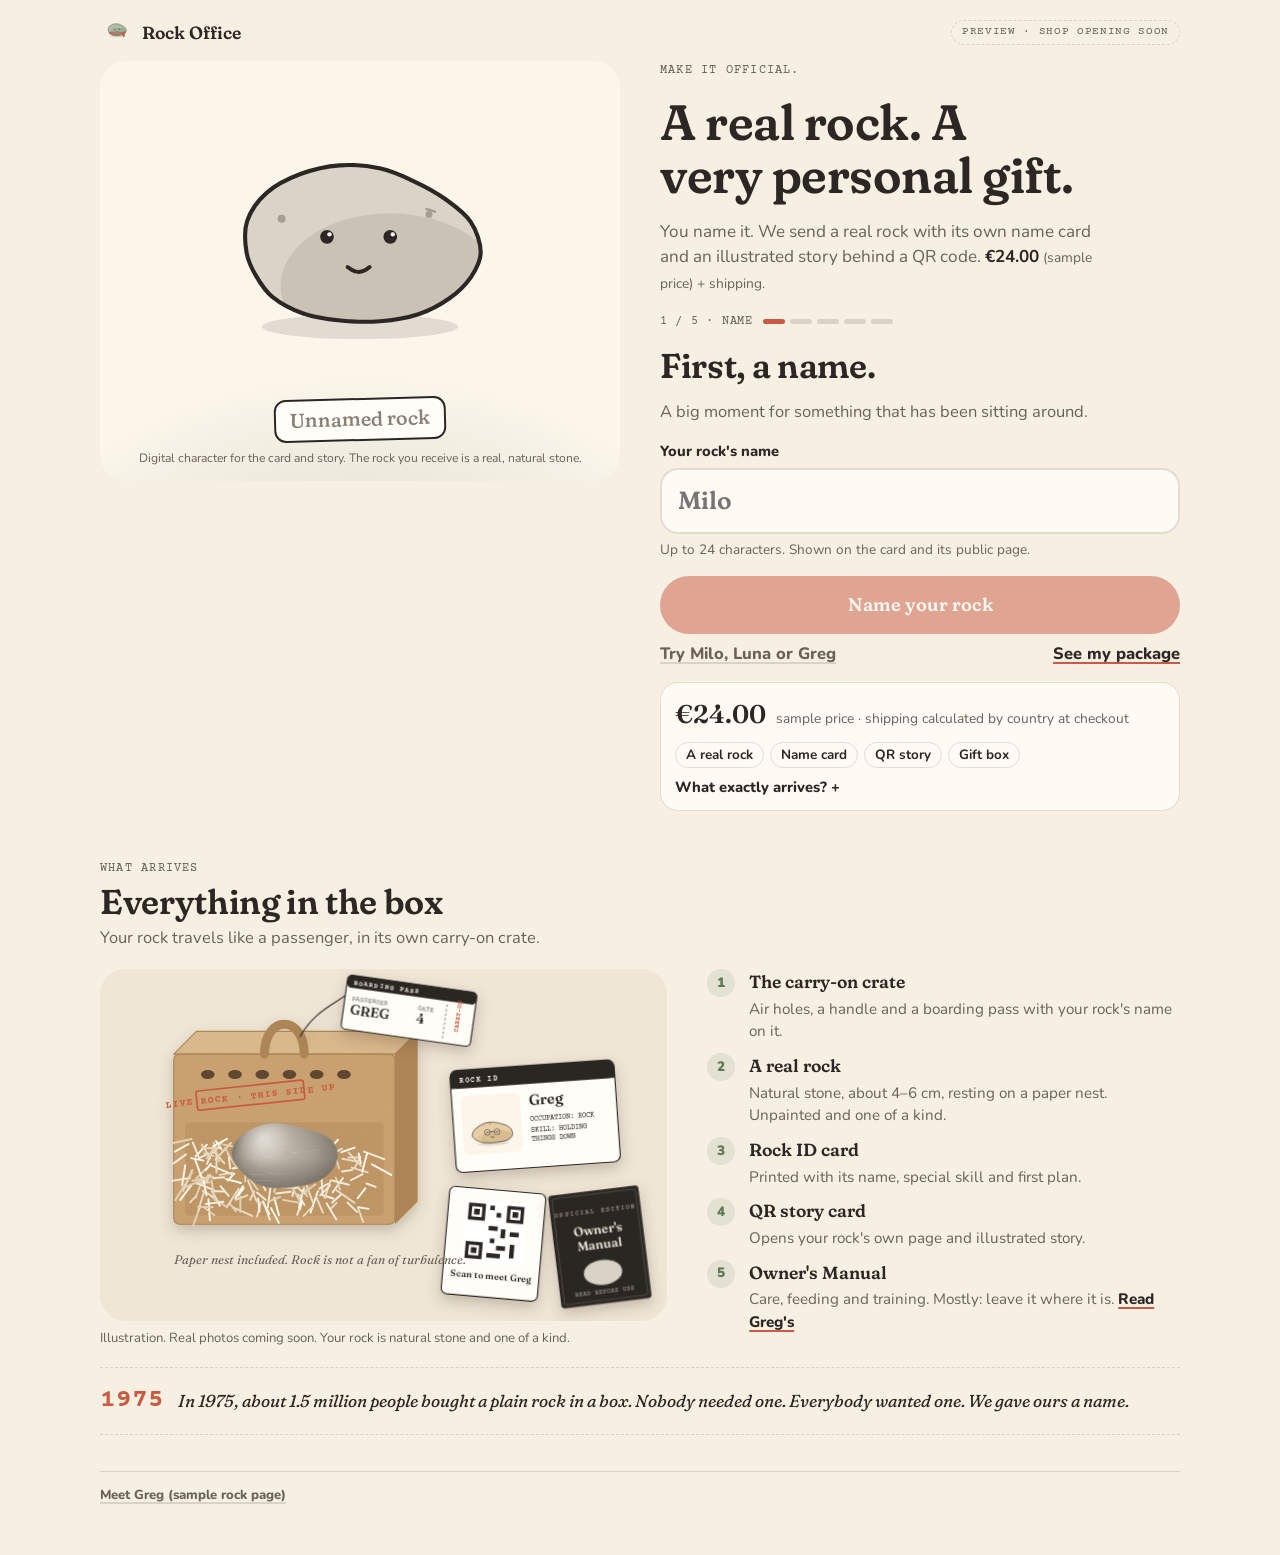
==== index.html @ 4a57a476 "Initial commit" ====
<!doctype html>
<html lang="en">
<head>
<meta charset="utf-8">
<meta name="viewport" content="width=device-width, initial-scale=1, viewport-fit=cover">
<title>Rock Office</title>
<meta name="description" content="A real rock. A very personal gift. Name your rock, give it a job, and we send it with its own name card and illustrated story.">
<link rel="preconnect" href="https://fonts.googleapis.com">
<link rel="preconnect" href="https://fonts.gstatic.com" crossorigin>
<link rel="stylesheet" href="https://fonts.googleapis.com/css2?family=Fraunces:opsz,wght,SOFT@9..144,500..700,100&family=Nunito:wght@400;600;700;800&family=Courier+Prime:wght@400;700&display=swap">
<link rel="stylesheet" href="style.css">

<style>
.arrives-sec{margin-top:48px;display:grid;gap:18px}
.arrives-head{display:grid;gap:6px;max-width:560px}
.crate-fig{margin:0;display:grid;gap:8px}
.crate-art{background:#EFE6D6;border-radius:var(--r-lg);overflow:hidden}
.crate-art > svg{display:block;width:100%;height:auto}
.crate-fig figcaption{font-size:.82rem;color:var(--ink-soft)}
.witb-list{list-style:none;margin:0;padding:0;display:grid;gap:10px;counter-reset:w}
.witb-list li{display:grid;grid-template-columns:30px 1fr;gap:2px 12px;counter-increment:w}
.witb-list li::before{content:counter(w);grid-row:span 2;width:28px;height:28px;border-radius:50%;background:var(--sage-soft);color:var(--ok);display:grid;place-items:center;font-weight:900;font-size:.85rem}
.witb-list b{font-family:var(--f-display);font-weight:600;font-size:1.1rem;font-variation-settings:"SOFT" 100}
.witb-list span{color:var(--ink-soft);font-size:.95rem}
.since75{display:grid;grid-template-columns:auto 1fr;gap:14px;align-items:center;border-top:1.5px dashed var(--line);border-bottom:1.5px dashed var(--line);padding:14px 0}
.since75 .m{font-family:var(--f-mono);font-weight:700;font-size:1.6rem;color:var(--coral)}
.since75 p{font-family:var(--f-display);font-style:italic;font-size:1.08rem;font-variation-settings:"SOFT" 100}
@media (min-width:900px){ .arrives-sec{grid-template-columns:1.2fr 1fr;align-items:start;column-gap:40px} .arrives-head,.since75{grid-column:1/-1} }
</style>
</head>
<body>

<div class="shell">
  <header class="top">
    <button class="brand" id="brand" type="button" aria-label="Rock Office home"><span id="brandIcon"></span><span id="brandName">Rock Office</span></button>
    <span class="flag" id="flag"><span class="long">Preview · shop opening soon</span><span class="short">Preview</span></span>
  </header>
  <div class="layout" id="layout">
    <div class="stage-col" id="stageCol">
      <div class="stage">
        <div class="stage-art" id="stageArt"></div>
        <div class="tagline"><span class="nametag" id="nameTag">Unnamed rock</span></div>
        <p class="preview-note" id="stageNote">Digital character for the card and story. The rock you receive is a real, natural stone.</p>
      </div>
    </div>
    <main class="panel" id="panel" aria-live="off"></main>
  </div>

  <section class="arrives-sec" id="whats-in-the-box" aria-labelledby="witbH">
    <div class="arrives-head">
      <span class="eyebrow">What arrives</span>
      <h2 id="witbH">Everything in the box</h2>
      <p class="muted">Your rock travels like a passenger, in its own carry-on crate.</p>
    </div>
    <figure class="crate-fig"><div id="crateArt" class="crate-art"></div>
      <figcaption>Illustration. Real photos coming soon. Your rock is natural stone and one of a kind.</figcaption></figure>
    <ol class="witb-list">
      <li><b>The carry-on crate</b><span>Air holes, a handle and a boarding pass with your rock's name on it.</span></li>
      <li><b>A real rock</b><span>Natural stone, about 4–6 cm, resting on a paper nest. Unpainted and one of a kind.</span></li>
      <li><b>Rock ID card</b><span>Printed with its name, special skill and first plan.</span></li>
      <li><b>QR story card</b><span>Opens your rock's own page and illustrated story.</span></li>
      <li><b>Owner's Manual</b><span>Care, feeding and training. Mostly: leave it where it is. <a class="link" id="manualLink" href="manual.html#n=Greg&amp;s=paper&amp;p=nothing&amp;v=1">Read Greg's</a></span></li>
    </ol>
    <aside class="since75"><span class="m">1975</span><p>In 1975, about 1.5 million people bought a plain rock in a box. Nobody needed one. Everybody wanted one. We gave ours a name.</p></aside>
  </section>
  <footer class="footer" id="foot">
    <a class="link quiet" href="rock.html#n=Greg&amp;s=paper&amp;p=nothing&amp;v=1">Meet Greg (sample rock page)</a>
    <span id="footShop"></span>
  </footer>
</div>
<p class="sr" id="announce" aria-live="polite"></p>
<div id="layer"></div>

<script src="config.js"></script>
<script src="rock.js"></script>
<script>
(function(){
"use strict";
/* ---------- settings (sample values until real business info arrives) ---------- */
const CFG = Object.assign({brand:"Rock Office", checkoutUrl:"", checkoutName:"Etsy", price:24, currency:"EUR", priceIsFinal:false, prepDays:"2–3"}, window.ROCK_CONFIG || {});
const SETTINGS = {price:CFG.price, currency:CFG.currency};
const money = v => new Intl.NumberFormat("en-IE", {style:"currency", currency:SETTINGS.currency}).format(v);

/* ---------- content catalog ---------- */
const STEPS = ["name","skills","together","recipient","package"];
const STEP_LABEL = {name:"Name", skills:"Skills", together:"Together", recipient:"Recipient", package:"Package"};

/* ---------- names ---------- */
const SEG = (typeof Intl !== "undefined" && Intl.Segmenter) ? new Intl.Segmenter(undefined, {granularity:"grapheme"}) : null;
const graphemes = s => SEG ? Array.from(SEG.segment(s), x => x.segment) : Array.from(s);
const MAX_NAME = 24, MAX_NOTE = 120;
const displayName = s => String(s || "").normalize("NFC").trim().replace(/\s+/g, " ");
const nameValid = s => { const d = displayName(s); return d.length > 0 && graphemes(d).length <= MAX_NAME && /[\p{L}\p{N}\p{Extended_Pictographic}]/u.test(d); };
const needsReview = s => /\d|@|https?:|www\.|\.com/i.test(s);
const esc = s => String(s).replace(/[&<>"']/g, c => ({"&":"&amp;","<":"&lt;",">":"&gt;",'"':"&quot;","'":"&#39;"}[c]));

/* ---------- draft state ---------- */
const KEY = "rock-office-draft-live-v1";
const blank = () => ({step:"name", name:"", appearance:null, skill:null, plan:null, recipient:"friend", note:"", country:"", f:{fullName:"",addr:"",city:"",zip:"",email:"",phone:""}, order:null, view:"journey", flash:"", met:false});
let S = blank();
try { const raw = JSON.parse(localStorage.getItem(KEY) || "null"); if (raw && typeof raw === "object") S = Object.assign(blank(), raw, {f:Object.assign(blank().f, raw.f || {})}); } catch(e) {}
const save = () => { try { localStorage.setItem(KEY, JSON.stringify(S)); } catch(e) {} };
const N = () => esc(displayName(S.name) || "your rock");
const Nc = () => esc(displayName(S.name) || "Your rock");
const appearanceNow = () => deriveAppearance(displayName(S.name));
const reduced = () => matchMedia("(prefers-reduced-motion: reduce)").matches;


/* ---------- stage ---------- */
const stageArt = document.getElementById("stageArt"), nameTag = document.getElementById("nameTag"), panel = document.getElementById("panel"), layer = document.getElementById("layer");
let lastKey = "";
function stageScenes(){
  const sc = [], idx = STEPS.indexOf(S.step);
  if (S.view !== "journey") return sc;
  if (idx >= 1 && S.skill) sc.push(SKILLS[S.skill].scene);
  if (idx >= 2 && S.plan) sc.push(PLANS[S.plan].scene);
  return sc;
}
function paintStage(anim){
  let a, label;
  if (S.view === "done" && S.order){ a = S.order.app; label = S.order.name; }
  else { a = S.step === "name" ? appearanceNow() : (S.appearance || appearanceNow()); label = displayName(S.name); }
  const scenes = S.view === "done" && S.order ? [S.order.plan && PLANS[S.order.plan].scene, S.order.skill && SKILLS[S.order.skill].scene].filter(Boolean) : stageScenes();
  const key = JSON.stringify([a, scenes]);
  if (key !== lastKey){
    lastKey = key;
    stageArt.innerHTML = rockSVG(a, {scenes, label: label ? `${label}, a cartoon rock` : "An unnamed cartoon rock"});
    if (anim && !reduced()){ const svg = stageArt.querySelector("svg"); svg.classList.add(anim); }
  }
  const mini = document.getElementById("mini"); if (mini){ const mk = JSON.stringify(a); if (mini.dataset.k !== mk){ mini.dataset.k = mk; mini.innerHTML = rockSVG(a); } }
  nameTag.textContent = label || "Unnamed rock";
  nameTag.classList.toggle("empty", !label);
}
function wave(){ if (reduced()) return; const svg = stageArt.querySelector("svg"); if (!svg) return; svg.classList.remove("wave","pop"); void svg.getBBox; svg.style.transformOrigin = "50% 85%"; requestAnimationFrame(() => svg.classList.add("wave")); }

/* ---------- navigation ---------- */
function announce(t){ const el = document.getElementById("announce"); el.textContent = ""; setTimeout(() => el.textContent = t, 30); }
function goStep(step){ S.view = "journey"; S.step = step; S.flash = ""; save(); render(true); }
function goView(view){ S.view = view; save(); render(true); }
function render(focus){
  layer.innerHTML = "";
  ({journey:vJourney, checkout:vCheckout}[S.view] || vJourney)();
  paintStage("pop");
  panel.classList.remove("enter"); void panel.offsetWidth; panel.classList.add("enter");
  if (focus){
    const h = panel.querySelector("h2, h1"); if (h){ h.setAttribute("tabindex","-1"); if (S.view !== "journey" || S.step !== "name") h.focus({preventScroll:true}); announce(h.textContent); }
    const top = document.getElementById("layout").getBoundingClientRect().top + scrollY - 8;
    if (scrollY > top) scrollTo(0, Math.max(0, top));
  }
}
function vJourney(){ ({name:sName, skills:sSkills, together:sTogether, recipient:sRecipient, package:sPackage}[S.step] || sName)(); }
function progress(){ const i = STEPS.indexOf(S.step); return `<div class="progress"><span>${i+1} / 5 · ${STEP_LABEL[S.step]}</span><span class="dots" aria-hidden="true">${STEPS.map((_,k)=>`<i class="${k<=i?"on":""}"></i>`).join("")}</span></div>`; }
function offerBlock(){
  return `<div class="offer"><div class="offer-row"><span class="price">${money(SETTINGS.price)}</span><span class="small muted">${CFG.priceIsFinal ? "" : "sample price · "}shipping calculated by country at checkout</span></div>
    <div class="chips"><span>A real rock</span><span>Name card</span><span>QR story</span><span>Gift box</span></div>
    <details class="more"><summary>What exactly arrives?</summary><div class="more-body">
      <p>A real, natural rock about 4–6 cm, a printed card with the name you chose, a QR card that opens its illustrated story, and a small gift box.</p>
      <p>The cartoon rock lives on the card and in the story. Your real rock is unpainted and one of a kind.</p>
      <p>Preparation takes ${CFG.prepDays} working days, then shipping time depends on the country.</p></div></details></div>`;
}

/* ---- 1. name ---- */
function sName(){
  const d = displayName(S.name), ok = nameValid(S.name);
  panel.innerHTML = `
    <span class="eyebrow">Make it official.</span>
    <h1>A real rock. A very personal gift.</h1>
    <p class="lead">You name it. We send a real rock with its own name card and an illustrated story behind a QR code. <b style="color:var(--ink)">${money(SETTINGS.price)}</b> <span class="small">${CFG.priceIsFinal ? "" : "(sample price) "}+ shipping.</span></p>
    ${progress()}
    <h2>First, a name.</h2>
    <p class="muted">A big moment for something that has been sitting around.</p>
    <div class="field"><label for="rockName">Your rock's name</label>
      <div class="name-row"><span class="mini" id="mini" aria-hidden="true"></span>
      <input class="input big" id="rockName" autocomplete="off" autocapitalize="words" spellcheck="false" placeholder="Milo" value="${esc(S.name)}" aria-describedby="nameHelp"></div>
      <div class="row-links"><span class="hint" id="nameHelp">Up to ${MAX_NAME} characters. Shown on the card and its public page.</span><span class="count" id="nameCount"></span></div>
      <span class="err" id="nameErr" hidden></span></div>
    <div class="cta"><button class="btn" id="meetBtn" type="button"></button>
      <div class="row-links"><button class="link quiet" id="tryBtn" type="button">Try Milo, Luna or Greg</button><button class="link" id="pkgBtn" type="button">See my package</button></div></div>
    ${offerBlock()}`;
  const inp = document.getElementById("rockName"), btn = document.getElementById("meetBtn"), err = document.getElementById("nameErr"), cnt = document.getElementById("nameCount");
  let t = null, composing = false;
  const label = () => {
    const d = displayName(inp.value), ok = nameValid(inp.value), g = graphemes(d).length;
    btn.textContent = ok ? `Meet ${d}` : "Name your rock";
    btn.setAttribute("aria-disabled", ok ? "false" : "true");
    cnt.textContent = d ? `${g} / ${MAX_NAME}` : "";
    err.hidden = !d || ok; err.textContent = g > MAX_NAME ? `That's a long name. Keep it to ${MAX_NAME} characters.` : "Use at least one letter or number.";
    nameTag.textContent = d || "Unnamed rock"; nameTag.classList.toggle("empty", !d);
  };
  const look = () => { clearTimeout(t); t = setTimeout(() => { S.appearance = nameValid(S.name) ? appearanceNow() : null; save(); paintStage("pop"); }, 120); };
  inp.addEventListener("compositionstart", () => composing = true);
  inp.addEventListener("compositionend", () => { composing = false; S.name = inp.value; save(); label(); look(); });
  inp.addEventListener("input", e => { if (composing || e.isComposing) return; S.name = inp.value; save(); label(); look(); });
  inp.addEventListener("keydown", e => { if (e.key === "Enter" && !e.isComposing) btn.click(); });
  btn.onclick = () => {
    if (!nameValid(inp.value)){ err.hidden = false; err.textContent = displayName(inp.value) ? err.textContent : "Give it a name first. Anything works."; inp.focus(); return; }
    S.name = displayName(inp.value); S.appearance = appearanceNow(); S.met = true; save();
    wave(); setTimeout(() => goStep("skills"), reduced() ? 0 : 450);
  };
  document.getElementById("tryBtn").onclick = () => { const list = ["Milo","Luna","Greg"], cur = list.indexOf(displayName(inp.value)); inp.value = list[(cur + 1) % 3]; S.name = inp.value; save(); label(); look(); inp.focus(); };
  document.getElementById("pkgBtn").onclick = () => { if (nameValid(S.name)){ S.name = displayName(S.name); S.appearance = appearanceNow(); } goStep("package"); };
  label();
}

/* ---- option list helper ---- */
function optList(cat, cur, n){
  return `<div class="opts" role="group">${Object.entries(cat).map(([k,v]) => `<button class="opt" type="button" data-k="${k}" aria-pressed="${cur===k}"><span class="tick" aria-hidden="true">${cur===k?"✓":""}</span><b>${v.title}</b><span class="l">${typeof v.line === "function" ? v.line(n) : v.line}</span></button>`).join("")}</div>`;
}
function wireOpts(onPick){ panel.querySelectorAll(".opt[data-k]").forEach(b => b.onclick = () => onPick(b.dataset.k)); }

/* ---- 2. skills ---- */
function sSkills(){
  const n = N();
  panel.innerHTML = `${progress()}
    ${S.met ? `<p class="react">Meet ${n}. Already making a great first impression. By sitting.</p>` : ""}
    <h2>What can ${n} do?</h2><p class="muted">Pick a talent. Try all three if you like.</p>
    ${optList(SKILLS, S.skill, n)}
    <p class="joke" id="joke">${S.skill ? SKILLS[S.skill].line : ""}</p>
    <div class="cta"><button class="btn" id="next" type="button">What can we do together?</button>
      <div class="row-links"><button class="link quiet" id="back" type="button">← Back</button><button class="link" id="pkg" type="button">See my package</button></div></div>`;
  wireOpts(k => { S.skill = S.skill === k ? null : k; S.met = false; save(); sSkills(); paintStage("pop"); });
  document.getElementById("next").onclick = () => { S.met = false; goStep("together"); };
  document.getElementById("back").onclick = () => goStep("name");
  document.getElementById("pkg").onclick = () => goStep("package");
}

/* ---- 3. together ---- */
function sTogether(){
  const n = N();
  panel.innerHTML = `${progress()}
    <h2>What will you do together?</h2><p class="muted">Pick a first plan. It becomes the first page of ${n}'s story.</p>
    ${optList(PLANS, S.plan, n)}
    <p class="joke" id="joke">${S.plan ? PLANS[S.plan].line(n) : ""}</p>
    <div class="cta"><button class="btn" id="next" type="button">Who is ${n} for?</button>
      <div class="row-links"><button class="link quiet" id="back" type="button">← Back</button><button class="link" id="pkg" type="button">See my package</button></div></div>`;
  wireOpts(k => { S.plan = S.plan === k ? null : k; save(); sTogether(); paintStage("pop"); });
  document.getElementById("next").onclick = () => goStep("recipient");
  document.getElementById("back").onclick = () => goStep("skills");
  document.getElementById("pkg").onclick = () => goStep("package");
}

/* ---- 4. recipient ---- */
function sRecipient(){
  const n = N(), friend = S.recipient === "friend";
  const left = MAX_NOTE - graphemes(S.note).length;
  panel.innerHTML = `${progress()}
    <h2>Who gets to meet ${n}?</h2><p class="muted">"A friend" is picked to start. Change it anytime.</p>
    <div class="seg" role="group" aria-label="Recipient">
      <button class="opt" type="button" data-r="me" aria-pressed="${!friend}"><span class="tick" aria-hidden="true">${!friend?"✓":""}</span><b>For me</b></button>
      <button class="opt" type="button" data-r="friend" aria-pressed="${friend}"><span class="tick" aria-hidden="true">${friend?"✓":""}</span><b>A friend</b></button></div>
    <p class="joke">${friend ? "A small rock. A very specific inside joke." : "Your desk has been expecting someone."}</p>
    <div class="field"><label for="note">${friend ? "Gift note" : "A note on the card"} <span class="muted small">(optional)</span></label>
      <textarea class="input" id="note" placeholder="For your next meeting that could have been an email.">${esc(S.note)}</textarea>
      <span class="count" id="noteCount">${left} left</span></div>
    <p class="hint">We ask for the address at checkout.</p>
    <div class="cta"><p class="sub-note">A name. A job. Still a rock.</p><button class="btn" id="next" type="button">See ${n}'s package</button>
      <div class="row-links"><button class="link quiet" id="back" type="button">← Back</button></div></div>`;
  panel.querySelectorAll("[data-r]").forEach(b => b.onclick = () => { S.recipient = b.dataset.r; save(); sRecipient(); });
  const note = document.getElementById("note");
  note.addEventListener("input", e => { if (e.isComposing) return; let g = graphemes(note.value); if (g.length > MAX_NOTE){ note.value = g.slice(0, MAX_NOTE).join(""); g = graphemes(note.value); } S.note = note.value; save(); document.getElementById("noteCount").textContent = `${MAX_NOTE - g.length} left`; });
  document.getElementById("next").onclick = () => goStep("package");
  document.getElementById("back").onclick = () => goStep("together");
}

/* ---- 5. package ---- */
function rockIdCard(o){
  const sk = o.skill ? SKILLS[o.skill].card : "Not chosen yet", pl = o.plan ? PLANS[o.plan].card : "Not chosen yet";
  const foot = o.plan ? `${esc(o.name)}'s first day: ${PLANS[o.plan].first}` : `${esc(o.name)}'s first day: arrived. Sat down. Stayed.`;
  return `<article class="rockid" aria-label="Rock ID"><div class="rockid-head"><span>Rock ID${o.preview ? " — Preview" : ""}</span><span>${o.no || "No. pending"}</span></div>
    <div class="rockid-body"><div class="rockid-pic">${rockSVG(o.app)}</div><div class="kv">
      <div><span class="k">NAME:</span><span class="v">${esc(o.name)}</span></div>
      <div><span class="k">OCCUPATION:</span><span class="v">Rock</span></div>
      <div><span class="k">SPECIAL SKILL:</span><span class="v">${sk}</span></div>
      <div><span class="k">FIRST PLAN:</span><span class="v">${pl}</span></div></div></div>
    <div class="rockid-foot">${foot}</div></article>`;
}
function sPackage(){
  const has = nameValid(S.name), n = N();
  if (has){ S.name = displayName(S.name); if (!S.appearance) S.appearance = appearanceNow(); save(); }
  panel.innerHTML = `${progress()}
    <h2>Make it official.</h2>
    ${has ? rockIdCard({name:displayName(S.name), app:S.appearance, skill:S.skill, plan:S.plan, preview:true}) : `
      <div class="field"><label for="pkgName">Name it first</label><input class="input big" id="pkgName" autocomplete="off" placeholder="Milo" value="${esc(S.name)}"><span class="hint">The card is printed with this name.</span></div>`}
    ${has ? `<div class="edits"><button class="link quiet" data-go="name" type="button">Edit name</button><button class="link quiet" data-go="skills" type="button">Edit skill</button><button class="link quiet" data-go="together" type="button">Edit plan</button><button class="link quiet" data-go="recipient" type="button">Edit note</button></div>` : ""}
    <div class="boxanim" aria-hidden="true"><svg viewBox="0 0 160 110"><path d="M20 50l60-22 60 22-60 22z" fill="var(--card)" stroke="var(--ink)" stroke-width="2.4" stroke-linejoin="round"/><g class="drop"><rect x="52" y="14" width="40" height="28" rx="4" fill="#FFFDF7" stroke="var(--ink)" stroke-width="2.2" transform="rotate(-8 72 28)"/><path d="M58 26h24M58 33h14" stroke="var(--ink)" stroke-width="2" opacity=".5" transform="rotate(-8 72 28)"/></g><g class="drop d2"><rect x="86" y="10" width="26" height="26" rx="3" fill="#FFFDF7" stroke="var(--ink)" stroke-width="2.2"/><path d="M90 14h6v6h-6zM102 14h6v6h-6zM90 26h6v6h-6zM103 27h4v4h-4z" fill="var(--ink)"/></g><path d="M20 50v34l60 22 60-22V50" fill="var(--card)" stroke="var(--ink)" stroke-width="2.4" stroke-linejoin="round"/><path d="M80 72v34" stroke="var(--ink)" stroke-width="2.4"/><path d="M50 61l30 11 30-11" fill="none" stroke="var(--coral)" stroke-width="3"/></svg></div>
    <h3>Here's what arrives</h3>
    <ul class="arrives">
      <li><span class="n">1</span><span><b>A real rock</b><br><span class="muted small">Natural stone, about 4–6 cm. Unpainted and one of a kind.</span></span></li>
      <li><span class="n">2</span><span><b>A name card</b><br><span class="muted small">Printed with ${has ? n : "the name you choose"}${S.skill ? ` and the special skill “${SKILLS[S.skill].card}”` : ""}.</span></span></li>
      <li><span class="n">3</span><span><b>A QR story card</b><br><span class="muted small">Opens ${has ? `${n}'s` : "its"} page and illustrated story.</span></span></li>
      <li><span class="n">4</span><span><b>A small gift box</b>${S.note.trim() ? `<br><span class="muted small">With your note: “${esc(S.note.trim())}”</span>` : ""}</span></li></ul>
    <p class="honest">The cartoon ${has ? n : "rock"} lives on the card and in the story. The scarf, glasses, cup and laptop are part of the drawing, not the box.</p>
    <div class="summary"><div class="r"><span>Rock, name card, QR story, gift box</span><span>${money(SETTINGS.price)}</span></div><div class="r"><span>Shipping</span><span class="muted">by country, next step</span></div></div>
    <div class="cta"><button class="btn" id="next" type="button">Make it official</button><p class="sub-note">Next: delivery & payment · ${money(SETTINGS.price)} + shipping</p>
      <div class="row-links"><button class="link quiet" id="back" type="button">← Back</button></div></div>`;
  panel.querySelectorAll("[data-go]").forEach(b => b.onclick = () => goStep(b.dataset.go));
  const pn = document.getElementById("pkgName");
  if (pn) pn.addEventListener("input", e => { if (e.isComposing) return; S.name = pn.value; S.appearance = nameValid(S.name) ? appearanceNow() : null; save(); paintStage("pop"); });
  if (pn) pn.addEventListener("compositionend", () => { S.name = pn.value; S.appearance = nameValid(S.name) ? appearanceNow() : null; save(); paintStage("pop"); });
  document.getElementById("next").onclick = () => {
    if (!nameValid(S.name)){ if (pn){ pn.focus(); pn.setAttribute("aria-invalid","true"); } return; }
    S.name = displayName(S.name); if (!S.appearance) S.appearance = appearanceNow(); goView("checkout");
  };
  document.getElementById("back").onclick = () => goStep(nameValid(S.name) ? "recipient" : "name");
}

/* ---- checkout handoff ---- */
function vCheckout(){
  const name = displayName(S.name), n = esc(name), line = orderLine(name, S.skill, S.plan, S.note), live = !!CFG.checkoutUrl;
  panel.innerHTML = `<button class="link quiet" id="back" type="button">← Back to the package</button>
    <h2>Almost official.</h2>
    <p class="muted">${n} is ready. Checkout happens on our ${esc(CFG.checkoutName)} shop, where payment, shipping and your address are handled safely.</p>
    <div class="field"><label for="code">${n}'s details for the card</label>
      <div class="codebox"><code id="code">${esc(line)}</code><button type="button" id="copyBtn">Copy</button></div>
      <span class="hint">Paste this line into the <b>personalization</b> box at checkout. We print ${n}'s card from it.</span></div>
    <ol class="steps-mini"><li>Tap the button below. We copy the line for you.</li><li>In the shop, paste it into the personalization box.</li><li>Choose your country and pay. Shipping is shown there.</li></ol>
    <div class="summary"><div class="r"><span>${n}: rock, name card, QR story, gift box</span><span>${money(SETTINGS.price)}</span></div>
      <div class="r"><span>Shipping</span><span class="muted">by country, at checkout</span></div></div>
    <div class="cta">${live
      ? `<a class="btn" id="go" href="${esc(CFG.checkoutUrl)}" target="_blank" rel="noopener">Copy & go to checkout</a><p class="sub-note">Opens ${esc(CFG.checkoutName)} in a new tab · ${money(SETTINGS.price)} + shipping</p>`
      : `<button class="btn" type="button" aria-disabled="true">Shop opens soon</button><p class="sub-note">The shop link isn't set yet. Your rock is saved on this device.</p>`}</div>`;
  const doCopy = async () => { try { await navigator.clipboard.writeText(line); toast("Copied"); return true; } catch(e){ const r = document.createRange(); r.selectNodeContents(document.getElementById("code")); const sel = getSelection(); sel.removeAllRanges(); sel.addRange(r); return false; } };
  document.getElementById("copyBtn").onclick = doCopy;
  const go = document.getElementById("go"); if (go) go.addEventListener("click", () => { doCopy(); });
  document.getElementById("back").onclick = () => goStep("package");
}
function toast(m){ const el = document.createElement("div"); el.className = "toast"; el.textContent = m; document.body.appendChild(el); setTimeout(() => el.remove(), 1800); }

/* ---------- boot ---------- */
document.getElementById("brandIcon").innerHTML = rockSVG(deriveAppearance("Milo"));
document.getElementById("brand").onclick = () => { S.view = "journey"; S.step = "name"; save(); render(true); };
document.getElementById("brandName").textContent = CFG.brand;
document.getElementById("flag").hidden = !!CFG.checkoutUrl && CFG.priceIsFinal;
if (CFG.checkoutUrl) document.getElementById("footShop").innerHTML = `<a class="link quiet" href="${esc(CFG.checkoutUrl)}" target="_blank" rel="noopener">Our ${esc(CFG.checkoutName)} shop</a>`;
if (S.view !== "journey" && S.view !== "checkout") S.view = "journey";
if (!STEPS.includes(S.step)) S.step = "name";
render(false);
})();
</script>


<script>
(function(){
"use strict";
const el = document.getElementById("crateArt"); if (!el) return;
function rng(seed){ let a = seed >>> 0; return () => { a = (a + 0x6D2B79F5) >>> 0; let t = a; t = Math.imul(t ^ (t >>> 15), t | 1); t ^= t + Math.imul(t ^ (t >>> 7), t | 61); return ((t ^ (t >>> 14)) >>> 0) / 4294967296; }; }
/* a natural-looking stone painted on canvas, returned as an image */
function stonePNG(){
  const cv = document.createElement("canvas"); cv.width = 520; cv.height = 400; const c = cv.getContext("2d");
  const cx = 260, cy = 200, rx = 210, ry = 150, r = rng(77);
  const k = [0.05, 0.035, 0.02, 1.1, 2.4, 4.0];
  const path = () => { c.beginPath(); for (let i = 0; i <= 90; i++){ const a = i/90*Math.PI*2; const w = 1 + k[0]*Math.sin(2*a+k[3]) + k[1]*Math.sin(3*a+k[4]) + k[2]*Math.sin(5*a+k[5]); const x = cx + Math.cos(a)*rx*w, y = cy + Math.sin(a)*ry*w*(Math.sin(a) > 0 ? .86 : 1); i ? c.lineTo(x,y) : c.moveTo(x,y); } c.closePath(); };
  path(); const g = c.createRadialGradient(cx-80, cy-70, 20, cx+20, cy+20, 260); g.addColorStop(0,"#CFC8BC"); g.addColorStop(.55,"#A49C90"); g.addColorStop(1,"#6F675D"); c.fillStyle = g; c.fill();
  c.save(); path(); c.clip();
  for (let i = 0; i < 2600; i++){ const x = cx + (r()*2-1)*rx, y = cy + (r()*2-1)*ry, s = r()*1.8+.3; c.fillStyle = r() > .5 ? `rgba(255,255,255,${(r()*.18).toFixed(3)})` : `rgba(40,34,28,${(r()*.22).toFixed(3)})`; c.fillRect(x, y, s, s); }
  for (let i = 0; i < 5; i++){ c.strokeStyle = "rgba(240,236,228,.35)"; c.lineWidth = 1.2 + r()*1.5; c.beginPath(); const x = cx - 150 + r()*300, y = cy - 100 + r()*200; c.moveTo(x, y); c.bezierCurveTo(x+30, y+r()*20-10, x+60, y+r()*30-15, x+90+r()*40, y+r()*30-15); c.stroke(); }
  const hl = c.createRadialGradient(cx-90, cy-80, 5, cx-90, cy-80, 120); hl.addColorStop(0,"rgba(255,255,255,.35)"); hl.addColorStop(1,"rgba(255,255,255,0)"); c.fillStyle = hl; c.fillRect(0,0,520,400);
  const sh = c.createLinearGradient(0, cy, 0, cy+ry); sh.addColorStop(0,"rgba(0,0,0,0)"); sh.addColorStop(1,"rgba(0,0,0,.28)"); c.fillStyle = sh; c.fillRect(0,0,520,400);
  c.restore(); return cv.toDataURL("image/png");
}
const r = rng(11), shreds = [];
for (let i = 0; i < 170; i++){ const x = 150 + r()*330, y = 300 + r()*120, a = (r()*180)|0, l = 18 + r()*26, col = ["#F4EBDB","#EADCC4","#FFF8EC","#E2D2B6"][(r()*4)|0]; shreds.push(`<rect x="${x.toFixed(1)}" y="${y.toFixed(1)}" width="${l.toFixed(1)}" height="3.4" rx="1.7" fill="${col}" transform="rotate(${a} ${x.toFixed(1)} ${y.toFixed(1)})"/>`); }
const holes = [0,1,2,3,4,5].map(i => `<ellipse cx="${190 + i*48}" cy="186" rx="12" ry="8" fill="#5E4630"/>`).join("");
const ink = "#2C2724", kraft = "#C9A06F", kraftD = "#AD8556", kraftL = "#D9B88C";
let greg = ""; try { greg = rockSVG(deriveAppearance("Greg")).replace("<svg ", '<svg x="0" y="0" width="120" height="90" '); } catch(e) {}
el.innerHTML = `<svg viewBox="0 0 1000 620" role="img" aria-label="Illustration of the open carry-on crate with a natural rock on a paper nest, a Rock ID card, a QR story card, the owner's manual and a boarding pass tag">
  <defs><filter id="sh" x="-20%" y="-20%" width="140%" height="160%"><feDropShadow dx="0" dy="10" stdDeviation="12" flood-color="#5A4632" flood-opacity=".28"/></filter>
  <pattern id="kraftTex" width="6" height="6" patternUnits="userSpaceOnUse"><rect width="6" height="6" fill="${kraft}"/><circle cx="1" cy="2" r=".6" fill="${kraftD}" opacity=".35"/><circle cx="4" cy="5" r=".5" fill="${kraftL}" opacity=".5"/></pattern></defs>
  <rect width="1000" height="620" fill="#EFE6D6"/>
  <!-- crate -->
  <g filter="url(#sh)">
    <path d="M130 150 L520 150 L560 110 L170 110 Z" fill="${kraftL}" stroke="${kraftD}" stroke-width="2"/>
    <rect x="130" y="150" width="390" height="300" rx="10" fill="url(#kraftTex)" stroke="${kraftD}" stroke-width="2"/>
    <path d="M520 150 L560 110 L560 410 L520 450 Z" fill="${kraftD}"/>
    ${holes}
    <path d="M290 150 C290 80 360 80 360 150" fill="none" stroke="${kraftD}" stroke-width="16" stroke-linecap="round"/>
    <rect x="150" y="270" width="350" height="165" rx="8" fill="#B78F60" opacity=".55"/>
    ${shreds.join("")}
    <image href="${stonePNG()}" x="215" y="248" width="220" height="170"/>
    <g transform="rotate(-6 250 222)"><rect x="170" y="207" width="190" height="34" rx="4" fill="none" stroke="#C95A43" stroke-width="3"/><text x="265" y="230" text-anchor="middle" font-family="Courier Prime, monospace" font-weight="700" font-size="17" fill="#C95A43" letter-spacing="2">LIVE ROCK · THIS SIDE UP</text></g>
  </g>
  <!-- boarding pass tag on handle -->
  <g filter="url(#sh)"><path d="M352 120 C380 70 420 60 440 40" fill="none" stroke="${ink}" stroke-width="2"/>
    <g transform="rotate(8 520 70)"><rect x="430" y="22" width="230" height="96" rx="8" fill="#FFFDF7" stroke="${ink}" stroke-width="2"/><rect x="430" y="22" width="230" height="22" rx="8" fill="${ink}"/><text x="442" y="38" font-family="Courier Prime, monospace" font-weight="700" font-size="12" fill="#F6EFE2" letter-spacing="2">BOARDING PASS</text>
    <text x="442" y="66" font-family="Courier Prime, monospace" font-size="12" fill="#6B6158">PASSENGER</text><text x="442" y="90" font-family="Fraunces, Georgia, serif" font-weight="600" font-size="24" fill="${ink}">GREG</text>
    <text x="560" y="66" font-family="Courier Prime, monospace" font-size="12" fill="#6B6158">GATE</text><text x="560" y="90" font-family="Fraunces, Georgia, serif" font-weight="600" font-size="24" fill="${ink}">4</text>
    <line x1="610" y1="50" x2="610" y2="110" stroke="${ink}" stroke-dasharray="4 4"/><text x="635" y="96" font-family="Courier Prime, monospace" font-weight="700" font-size="11" fill="#C95A43" transform="rotate(-90 635 96)">CARRY-ON</text></g></g>
  <!-- Rock ID card -->
  <g filter="url(#sh)" transform="rotate(-4 760 230)"><rect x="620" y="170" width="290" height="180" rx="12" fill="#FFFDF7" stroke="${ink}" stroke-width="2"/><rect x="620" y="170" width="290" height="32" rx="12" fill="${ink}"/><rect x="620" y="188" width="290" height="14" fill="${ink}"/>
    <text x="636" y="192" font-family="Courier Prime, monospace" font-weight="700" font-size="13" fill="#F6EFE2" letter-spacing="3">ROCK ID</text>
    <rect x="636" y="216" width="104" height="104" rx="10" fill="#FBF5EA"/><g transform="translate(628 236)">${greg}</g>
    <text x="756" y="240" font-family="Fraunces, Georgia, serif" font-weight="600" font-size="26" fill="${ink}">Greg</text>
    <text x="756" y="268" font-family="Courier Prime, monospace" font-size="12" fill="${ink}">OCCUPATION: ROCK</text>
    <text x="756" y="288" font-family="Courier Prime, monospace" font-size="12" fill="${ink}">SKILL: HOLDING</text><text x="756" y="304" font-family="Courier Prime, monospace" font-size="12" fill="${ink}">THINGS DOWN</text></g>
  <!-- QR card -->
  <g filter="url(#sh)" transform="rotate(5 700 470)"><rect x="610" y="390" width="170" height="190" rx="10" fill="#FFFDF7" stroke="${ink}" stroke-width="2"/>
    <g transform="translate(640 410)" fill="${ink}"><rect width="110" height="110" fill="#fff"/><rect x="6" y="6" width="30" height="30"/><rect x="12" y="12" width="18" height="18" fill="#fff"/><rect x="16" y="16" width="10" height="10"/><rect x="74" y="6" width="30" height="30"/><rect x="80" y="12" width="18" height="18" fill="#fff"/><rect x="84" y="16" width="10" height="10"/><rect x="6" y="74" width="30" height="30"/><rect x="12" y="80" width="18" height="18" fill="#fff"/><rect x="16" y="84" width="10" height="10"/><rect x="44" y="8" width="8" height="8"/><rect x="56" y="20" width="8" height="8"/><rect x="44" y="44" width="16" height="8"/><rect x="66" y="48" width="8" height="16"/><rect x="82" y="52" width="16" height="8"/><rect x="48" y="66" width="8" height="8"/><rect x="60" y="78" width="16" height="8"/><rect x="84" y="74" width="8" height="24"/><rect x="44" y="92" width="24" height="8"/></g>
    <text x="695" y="548" text-anchor="middle" font-family="Fraunces, Georgia, serif" font-weight="600" font-size="16" fill="${ink}">Scan to meet Greg</text></g>
  <!-- Owner's manual -->
  <g filter="url(#sh)" transform="rotate(-7 880 480)"><rect x="800" y="390" width="160" height="200" rx="6" fill="${ink}"/><rect x="806" y="396" width="148" height="188" rx="4" fill="none" stroke="#F6EFE2" stroke-opacity=".3"/>
    <text x="880" y="430" text-anchor="middle" font-family="Courier Prime, monospace" font-size="11" fill="#F6EFE2" letter-spacing="2" opacity=".8">OFFICIAL EDITION</text>
    <text x="880" y="466" text-anchor="middle" font-family="Fraunces, Georgia, serif" font-weight="600" font-size="22" fill="#F6EFE2">Owner's</text><text x="880" y="492" text-anchor="middle" font-family="Fraunces, Georgia, serif" font-weight="600" font-size="22" fill="#F6EFE2">Manual</text>
    <ellipse cx="880" cy="535" rx="34" ry="22" fill="#D9D2C6"/><text x="880" y="572" text-anchor="middle" font-family="Courier Prime, monospace" font-size="10" fill="#F6EFE2" opacity=".7">READ BEFORE USE</text></g>
  <text x="130" y="520" font-family="Fraunces, Georgia, serif" font-style="italic" font-size="22" fill="#6B6158">Paper nest included. Rock is not a fan of turbulence.</text>
</svg>`;
})();
</script>
</body>
</html>
---- style.css ----
/* Rock Office — shared styles */
body{margin:0}
[hidden]{display:none!important}
img{max-width:100%}
/* Layout: a storybook desk — the rock sits on its own little stage (left on desktop, on top on phones); the current scene of the journey sits beside it with one big coral button. */
:root{
  --paper:#F6EFE2; --paper-2:#EEE4D1; --card:#FFFBF3; --ink:#2C2724; --ink-soft:#6B6158; --line:rgba(44,39,36,.14);
  --coral:#C95A43; --coral-hover:#B44F3A; --on-coral:#FFFFFF; --sage:#8FA088; --sage-soft:rgba(143,160,136,.18); --lav-soft:rgba(180,168,210,.22);
  --stage:#FBF5EA; --stage-line:rgba(44,39,36,.10); --warn:#A3462F; --ok:#5F7A55;
  --f-display:"Fraunces", Georgia, "Times New Roman", serif;
  --f-body:"Nunito", ui-rounded, system-ui, -apple-system, "Segoe UI", sans-serif;
  --f-mono:"Courier Prime", ui-monospace, "Courier New", monospace;
  --r-lg:26px; --r-md:18px; --r-sm:12px;
}
@media (prefers-color-scheme: dark){:root:not([data-theme="light"]){
  --paper:#1C1916; --paper-2:#25211D; --card:#2B2621; --ink:#F2EADC; --ink-soft:#B9AD9A; --line:rgba(242,234,220,.15);
  --coral:#E07C64; --coral-hover:#EA8E78; --on-coral:#1C1916; --sage:#A9BBA2; --sage-soft:rgba(169,187,162,.16); --lav-soft:rgba(190,180,225,.16);
  --stage:#F3EBDC; --stage-line:rgba(44,39,36,.10); --warn:#EE9479; --ok:#A9C29E; color-scheme:dark }}
:root[data-theme="dark"]{
  --paper:#1C1916; --paper-2:#25211D; --card:#2B2621; --ink:#F2EADC; --ink-soft:#B9AD9A; --line:rgba(242,234,220,.15);
  --coral:#E07C64; --coral-hover:#EA8E78; --on-coral:#1C1916; --sage:#A9BBA2; --sage-soft:rgba(169,187,162,.16); --lav-soft:rgba(190,180,225,.16);
  --stage:#F3EBDC; --stage-line:rgba(44,39,36,.10); --warn:#EE9479; --ok:#A9C29E; color-scheme:dark }
*{box-sizing:border-box}
html{-webkit-text-size-adjust:100%}
body{background:var(--paper);color:var(--ink);font-family:var(--f-body);font-size:16.5px;line-height:1.5;
  padding-left:max(16px, env(safe-area-inset-left, 0px));padding-right:max(16px, env(safe-area-inset-right, 0px))}
body::before{content:"";position:fixed;inset:0 0 auto;height:env(safe-area-inset-top,0px);z-index:10;background:var(--paper)}
h1,h2,h3{font-family:var(--f-display);font-weight:600;font-variation-settings:"SOFT" 100;line-height:1.08;letter-spacing:-.01em;text-wrap:balance;margin:0}
h1{font-size:clamp(2rem,6.4vw,3.1rem)} h2{font-size:clamp(1.6rem,4.6vw,2.15rem)} h3{font-size:1.15rem}
p{margin:0}
button,input,select,textarea{font:inherit;color:inherit}
:focus-visible{outline:3px solid var(--coral);outline-offset:2px;border-radius:10px}
h2:focus{outline:none}
.shell{max-width:1080px;margin:0 auto;padding-block:8px 48px}
.top{display:flex;align-items:center;justify-content:space-between;gap:12px;padding-block:8px 12px}
.brand{display:flex;align-items:center;gap:8px;font-family:var(--f-display);font-weight:600;font-size:1.1rem;background:none;border:0;padding:0;cursor:pointer;font-variation-settings:"SOFT" 100}
.brand svg{width:34px;height:26px}
.flag .short{display:none}
@media (max-width:520px){.flag .long{display:none}.flag .short{display:inline}}
.flag{font-family:var(--f-mono);font-size:.7rem;letter-spacing:.06em;text-transform:uppercase;color:var(--ink-soft);border:1px dashed var(--line);border-radius:999px;padding:3px 10px;white-space:nowrap}
.layout{display:grid;gap:18px}
@media (min-width:900px){ .layout{grid-template-columns:minmax(0,1fr) minmax(0,1fr);gap:40px;align-items:start} .stage-col{position:sticky;top:16px} }
/* stage */
.stage{background:var(--stage);border-radius:var(--r-lg);padding:10px 12px 14px;position:relative;overflow:hidden;color:#2C2724}
.stage::before{content:"";position:absolute;inset:auto -10% -55% -10%;height:80%;background:radial-gradient(closest-side, rgba(143,160,136,.22), transparent);pointer-events:none}
.stage-art{position:relative;display:grid;place-items:center}
.stage-art svg{width:100%;max-width:440px;height:auto;max-height:min(44vh,330px)}
.stage-art svg.pop{animation:pop .16s ease-out}
.stage-art svg.wave{animation:wave .7s ease-in-out}
@keyframes pop{from{transform:scale(.96);opacity:.6}to{transform:none;opacity:1}}
@keyframes wave{0%,100%{transform:rotate(0)}25%{transform:rotate(-4deg)}55%{transform:rotate(3deg)}80%{transform:rotate(-1deg)}}
.tagline{position:relative;display:flex;justify-content:center;align-items:center;gap:10px;flex-wrap:wrap;margin-top:2px}
.nametag{background:#FFFDF7;border:2px solid #2C2724;border-radius:12px;padding:4px 14px 5px;font-family:var(--f-display);font-weight:600;font-size:1.25rem;transform:rotate(-1.5deg);max-width:100%;overflow-wrap:anywhere;text-align:center;font-variation-settings:"SOFT" 100;color:#2C2724}
.nametag.empty{color:#8A8076;font-weight:500}
.preview-note{font-size:.76rem;color:#6B6158;text-align:center;margin-top:8px;position:relative}
@media (max-width:899px){ .stage-art svg{max-height:170px} .preview-note{display:none} .stage{padding:6px 10px 10px} .nametag{font-size:1.1rem} }
@media (max-width:899px){ html{scroll-padding-bottom:150px} .panel>.eyebrow:first-child{display:none} }
.name-row{display:grid;grid-template-columns:1fr;gap:10px;align-items:center}
.mini{display:none;width:64px;height:52px;background:var(--stage);border-radius:14px;overflow:hidden;place-items:center}
.mini svg{width:160%;height:auto}
@media (max-width:899px){ .name-row{grid-template-columns:64px 1fr} .mini{display:grid} }
/* panel */
.panel{display:grid;gap:16px;min-width:0}
.panel.enter{animation:enter .18s ease-out}
@keyframes enter{from{opacity:0;transform:translateY(6px)}to{opacity:1;transform:none}}
.progress{display:flex;align-items:center;gap:10px;font-family:var(--f-mono);font-size:.78rem;letter-spacing:.06em;text-transform:uppercase;color:var(--ink-soft)}
.dots{display:flex;gap:5px}.dots i{width:22px;height:5px;border-radius:5px;background:var(--line)}.dots i.on{background:var(--coral)}
.eyebrow{font-family:var(--f-mono);font-size:.76rem;letter-spacing:.1em;text-transform:uppercase;color:var(--ink-soft)}
.lead{font-size:1.07rem;color:var(--ink-soft);max-width:44ch}
.react{font-family:var(--f-display);font-style:italic;font-size:1.05rem;color:var(--ink-soft);font-variation-settings:"SOFT" 100}
.offer{display:grid;gap:8px;background:var(--card);border:1.5px solid var(--line);border-radius:var(--r-md);padding:12px 14px}
.offer-row{display:flex;align-items:baseline;gap:10px;flex-wrap:wrap}
.price{font-family:var(--f-display);font-weight:600;font-size:1.6rem;font-variant-numeric:tabular-nums}
.chips{display:flex;flex-wrap:wrap;gap:6px}
.chips span{border:1.5px solid var(--line);border-radius:999px;padding:2px 10px;font-size:.84rem;font-weight:700}
.small{font-size:.86rem} .muted{color:var(--ink-soft)}
details.more summary{cursor:pointer;font-weight:800;color:var(--ink);list-style:none;font-size:.92rem}
details.more summary::-webkit-details-marker{display:none}
details.more summary::after{content:" +"} details.more[open] summary::after{content:" –"}
details.more .more-body{display:grid;gap:8px;margin-top:8px;font-size:.92rem;color:var(--ink-soft)}
.divider{border:0;border-top:1.5px dashed var(--line);margin:4px 0}
.field{display:grid;gap:6px}
.field label{font-weight:800;font-size:.92rem}
.input{width:100%;border:2px solid var(--line);background:var(--card);border-radius:var(--r-md);padding:13px 14px;font-size:1.05rem;min-width:0}
.input:focus{border-color:var(--ink);outline:none}
.input.big{font-family:var(--f-display);font-size:1.55rem;font-weight:600;font-variation-settings:"SOFT" 100;padding:12px 16px}
.hint{font-size:.85rem;color:var(--ink-soft)}
.err{font-size:.88rem;color:var(--warn);font-weight:800}
.count{font-family:var(--f-mono);font-size:.76rem;color:var(--ink-soft);justify-self:end}
.cta{display:grid;gap:8px;position:sticky;bottom:0;padding-block:10px calc(10px + env(safe-area-inset-bottom,0px));background:linear-gradient(to bottom, transparent, var(--paper) 22%);z-index:4}
@media (min-width:900px){ .cta{position:static;background:none;padding:0} }
.btn{display:flex;align-items:center;justify-content:center;gap:8px;width:100%;border:0;border-radius:999px;background:var(--coral);color:var(--on-coral);font-family:var(--f-display);font-weight:600;font-size:1.15rem;padding:15px 22px;cursor:pointer;transition:background .15s, transform .1s;font-variation-settings:"SOFT" 100;text-align:center}
.btn:hover{background:var(--coral-hover)} .btn:active{transform:scale(.985)}
.btn[aria-disabled="true"]{opacity:.5;cursor:not-allowed}
.btn.ghost{background:transparent;color:var(--ink);border:2px solid var(--ink)}
.row-links{display:flex;justify-content:space-between;gap:12px;flex-wrap:wrap;align-items:center}
.link{background:none;border:0;padding:0;color:var(--ink);font-weight:800;text-decoration:underline;text-decoration-thickness:2px;text-underline-offset:3px;text-decoration-color:var(--coral);cursor:pointer}
.link.quiet{color:var(--ink-soft);text-decoration-color:var(--line)}
.sub-note{font-size:.84rem;color:var(--ink-soft);text-align:center}
/* options */
.opts{display:grid;gap:10px}
.opt{display:grid;grid-template-columns:auto 1fr;gap:4px 12px;align-items:center;text-align:left;width:100%;background:var(--card);border:2px solid var(--line);border-radius:var(--r-md);padding:12px 14px;cursor:pointer;transition:border-color .12s, background .12s}
.opt:hover{border-color:var(--ink-soft)}
.opt[aria-pressed="true"]{border-color:var(--coral);background:color-mix(in srgb, var(--coral) 9%, var(--card))}
.opt .tick{width:22px;height:22px;border-radius:50%;border:2px solid var(--ink-soft);grid-row:span 2;display:grid;place-items:center;font-size:.8rem;font-weight:900;color:var(--on-coral)}
.opt[aria-pressed="true"] .tick{background:var(--coral);border-color:var(--coral)}
.opt b{font-family:var(--f-display);font-size:1.12rem;font-weight:600;font-variation-settings:"SOFT" 100}
.opt span.l{color:var(--ink-soft);font-size:.92rem}
.seg{display:grid;grid-template-columns:1fr 1fr;gap:8px}
.seg .opt{grid-template-columns:auto 1fr}
.joke{min-height:1.6em;font-family:var(--f-display);font-style:italic;font-size:1.1rem;font-variation-settings:"SOFT" 100}
textarea.input{min-height:78px;resize:vertical}
/* rock id */
.rockid{background:var(--card);border:2px solid var(--ink);border-radius:var(--r-md);overflow:hidden}
.rockid-head{display:flex;justify-content:space-between;gap:8px;background:var(--ink);color:var(--paper);font-family:var(--f-mono);font-size:.76rem;letter-spacing:.12em;padding:7px 14px;text-transform:uppercase}
.rockid-body{display:grid;grid-template-columns:96px 1fr;gap:14px;padding:12px 14px;align-items:center}
.rockid-pic{background:var(--stage);border-radius:var(--r-sm);aspect-ratio:1/1;display:grid;place-items:center;overflow:hidden}
.rockid-pic svg{width:130%;height:auto}
.kv{display:grid;gap:3px;font-family:var(--f-mono);font-size:.86rem;min-width:0}
.kv div{display:flex;gap:8px;flex-wrap:wrap}
.kv .k{color:var(--ink-soft)} .kv .v{font-weight:700;overflow-wrap:anywhere;text-transform:uppercase}
.rockid-foot{border-top:1.5px dashed var(--line);padding:9px 14px;font-family:var(--f-display);font-style:italic;font-variation-settings:"SOFT" 100}
.edits{display:flex;gap:14px;flex-wrap:wrap;font-size:.9rem}
.arrives{display:grid;gap:8px;list-style:none;margin:0;padding:0}
.arrives li{display:grid;grid-template-columns:28px 1fr;gap:10px;align-items:start}
.arrives .n{width:26px;height:26px;border-radius:50%;background:var(--sage-soft);display:grid;place-items:center;font-weight:900;color:var(--ok);font-size:.85rem}
.honest{background:var(--lav-soft);border-radius:var(--r-sm);padding:10px 12px;font-size:.88rem}
.boxanim{display:flex;justify-content:center}
.boxanim svg{width:160px;height:auto}
.boxanim .drop{animation:drop .55s cubic-bezier(.3,1.4,.5,1) both}
.boxanim .drop.d2{animation-delay:.25s}
@keyframes drop{from{transform:translateY(-40px);opacity:0}to{transform:none;opacity:1}}
.summary{background:var(--card);border:1.5px dashed var(--line);border-radius:var(--r-md);padding:12px 14px;display:grid;gap:6px}
.summary .r{display:flex;justify-content:space-between;gap:12px;font-variant-numeric:tabular-nums}
.summary .r.total{border-top:1.5px solid var(--line);padding-top:8px;margin-top:2px;font-family:var(--f-display);font-weight:600;font-size:1.2rem}
.grid2{display:grid;grid-template-columns:1fr 1fr;gap:10px}.grid2>*{min-width:0}
/* sheet */
.sheet-bg{position:fixed;inset:0;background:rgba(20,16,12,.5);z-index:20;display:grid;align-items:end;justify-items:center;padding:16px}
.sheet{background:var(--card);border-radius:var(--r-lg);max-width:440px;width:100%;padding:20px;display:grid;gap:12px;margin-bottom:env(safe-area-inset-bottom,0px)}
/* passport + story */
.story{display:grid;gap:12px}
.panel-s{background:var(--card);border:1.5px solid var(--line);border-radius:var(--r-md);overflow:hidden;display:grid}
.panel-s .pic{background:var(--stage)} .panel-s .pic svg{display:block;width:100%;height:auto}
.panel-s p{padding:10px 14px 12px;font-size:.98rem}
.panel-s .no{font-family:var(--f-mono);font-size:.72rem;color:var(--ink-soft);padding:10px 14px 0}
.share-img{width:100%;max-width:320px;border-radius:var(--r-md);display:block;margin:0 auto;box-shadow:0 12px 30px -16px rgba(0,0,0,.5)}
.toast{position:fixed;left:50%;transform:translateX(-50%);bottom:calc(24px + env(safe-area-inset-bottom,0px));background:var(--ink);color:var(--paper);padding:8px 16px;border-radius:999px;font-weight:800;z-index:30;font-size:.9rem}
/* admin */
.tbl-wrap{overflow-x:auto;border:1.5px solid var(--line);border-radius:var(--r-md);background:var(--card)}
table{border-collapse:collapse;width:100%;min-width:720px;font-size:.88rem}
th,td{text-align:left;padding:8px 10px;border-bottom:1px solid var(--line);vertical-align:middle}
th{font-family:var(--f-mono);font-size:.7rem;letter-spacing:.08em;text-transform:uppercase;color:var(--ink-soft);font-weight:400}
td select,td input{border:1.5px solid var(--line);background:var(--paper);border-radius:8px;padding:5px 6px;font-size:.85rem;max-width:150px}
.thumb{width:52px;height:40px;background:var(--stage);border-radius:8px;overflow:hidden;display:grid;place-items:center}.thumb svg{width:150%;height:auto}
.pill{display:inline-block;padding:2px 9px;border-radius:999px;font-size:.76rem;font-weight:800}
.pill.ok{background:var(--sage-soft);color:var(--ok)} .pill.wait{background:rgba(201,90,67,.14);color:var(--warn)}
.footer{margin-top:36px;padding-top:14px;border-top:1.5px solid var(--line);font-size:.82rem;color:var(--ink-soft);display:flex;flex-wrap:wrap;gap:14px;align-items:center}
.sr{position:absolute;width:1px;height:1px;overflow:hidden;clip:rect(0 0 0 0);white-space:nowrap}
@media (prefers-reduced-motion: reduce){ *,*::before,*::after{animation-duration:.01ms!important;animation-iteration-count:1!important;transition:none!important} }

.codebox{display:flex;gap:8px;align-items:stretch;background:var(--card);border:2px dashed var(--coral);border-radius:var(--r-md);padding:10px 10px 10px 14px}
.codebox code{flex:1;min-width:0;font-family:var(--f-mono);font-size:.98rem;font-weight:700;overflow-wrap:anywhere;align-self:center}
.codebox button{flex:none;border:0;border-radius:999px;background:var(--ink);color:var(--paper);font-weight:800;padding:8px 14px;cursor:pointer}
a.btn{text-decoration:none}
.steps-mini{margin:0;padding-left:20px;display:grid;gap:4px;color:var(--ink-soft);font-size:.92rem}
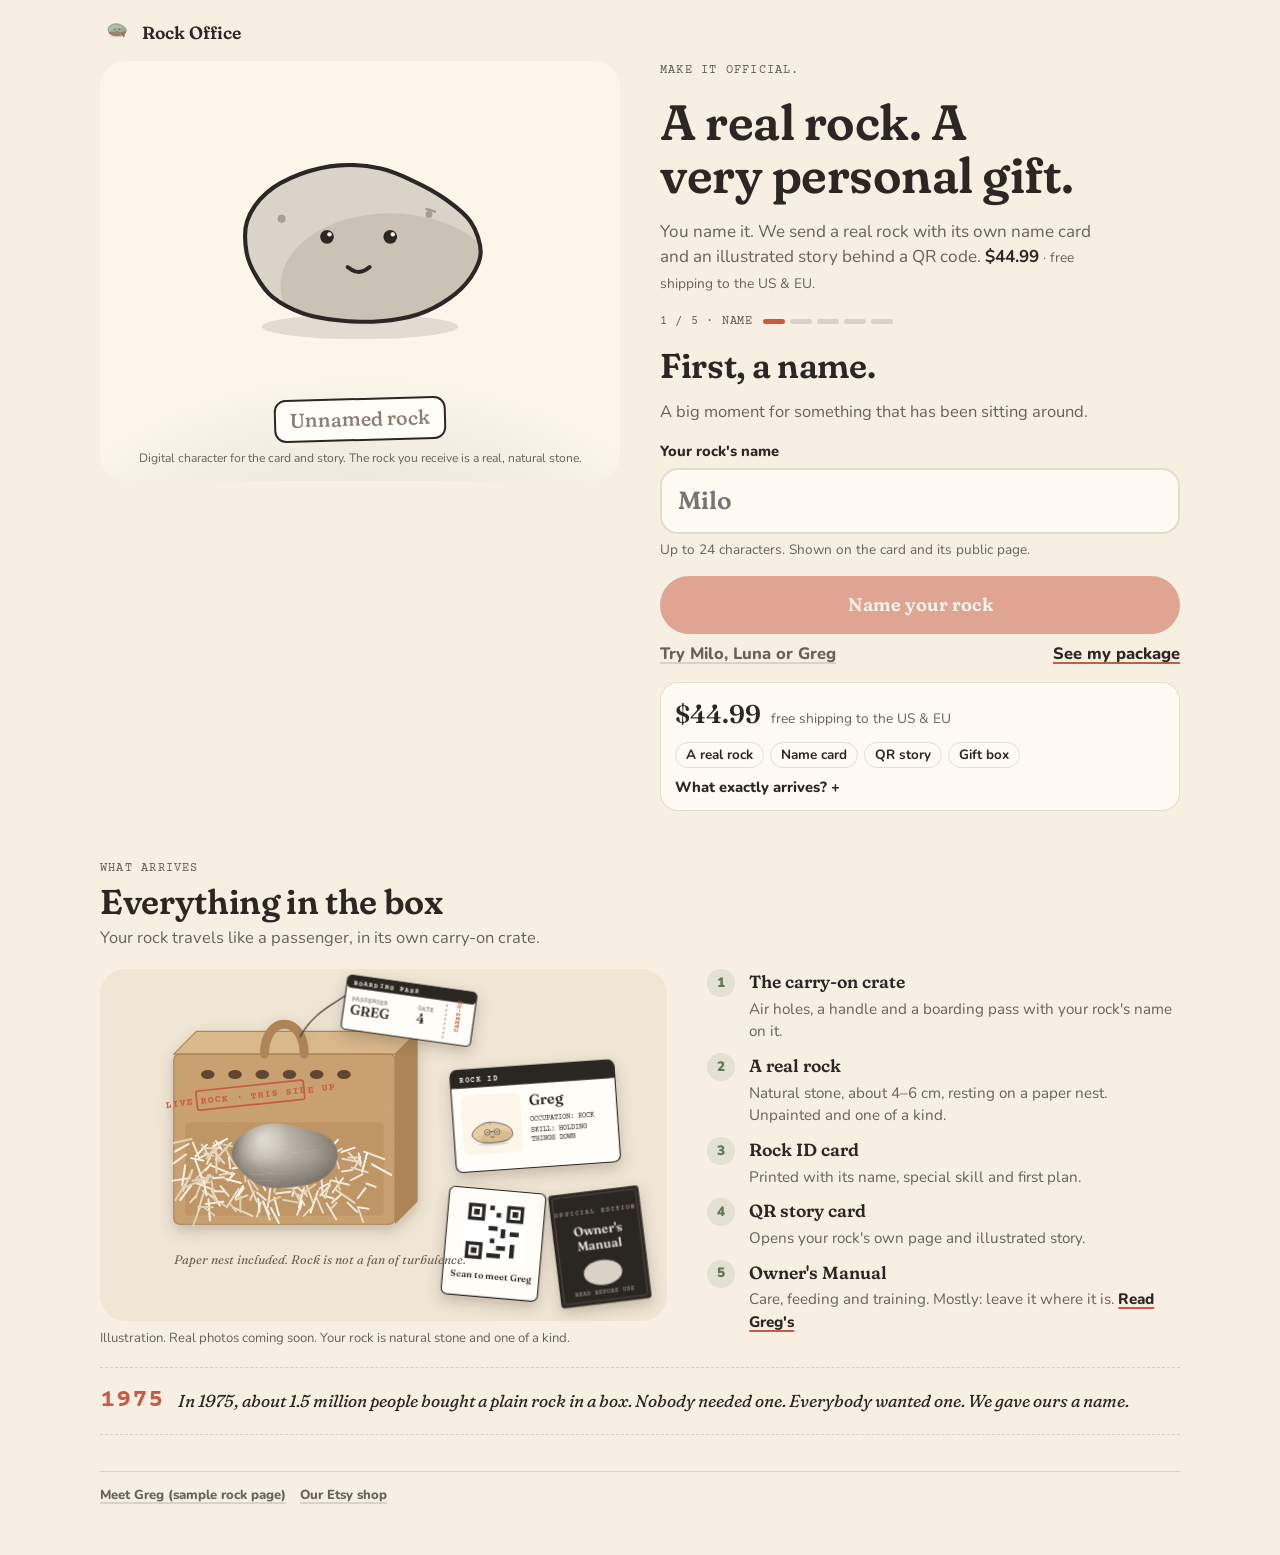
==== commit 7972d00b: "fiyat 44.99 ve etsy linki" ====
--- a/index.html
+++ b/index.html
@@ -79,7 +79,7 @@
 /* ---------- settings (sample values until real business info arrives) ---------- */
 const CFG = Object.assign({brand:"Rock Office", checkoutUrl:"", checkoutName:"Etsy", price:24, currency:"EUR", priceIsFinal:false, prepDays:"2–3"}, window.ROCK_CONFIG || {});
 const SETTINGS = {price:CFG.price, currency:CFG.currency};
-const money = v => new Intl.NumberFormat("en-IE", {style:"currency", currency:SETTINGS.currency}).format(v);
+const money = v => new Intl.NumberFormat("en-US", {style:"currency", currency:SETTINGS.currency}).format(v);
 
 /* ---------- content catalog ---------- */
 const STEPS = ["name","skills","together","recipient","package"];
@@ -151,7 +151,7 @@
 function vJourney(){ ({name:sName, skills:sSkills, together:sTogether, recipient:sRecipient, package:sPackage}[S.step] || sName)(); }
 function progress(){ const i = STEPS.indexOf(S.step); return `<div class="progress"><span>${i+1} / 5 · ${STEP_LABEL[S.step]}</span><span class="dots" aria-hidden="true">${STEPS.map((_,k)=>`<i class="${k<=i?"on":""}"></i>`).join("")}</span></div>`; }
 function offerBlock(){
-  return `<div class="offer"><div class="offer-row"><span class="price">${money(SETTINGS.price)}</span><span class="small muted">${CFG.priceIsFinal ? "" : "sample price · "}shipping calculated by country at checkout</span></div>
+  return `<div class="offer"><div class="offer-row"><span class="price">${money(SETTINGS.price)}</span><span class="small muted">${CFG.priceIsFinal ? "" : "sample price · "}free shipping to the US &amp; EU</span></div>
     <div class="chips"><span>A real rock</span><span>Name card</span><span>QR story</span><span>Gift box</span></div>
     <details class="more"><summary>What exactly arrives?</summary><div class="more-body">
       <p>A real, natural rock about 4–6 cm, a printed card with the name you chose, a QR card that opens its illustrated story, and a small gift box.</p>
@@ -165,7 +165,7 @@
   panel.innerHTML = `
     <span class="eyebrow">Make it official.</span>
     <h1>A real rock. A very personal gift.</h1>
-    <p class="lead">You name it. We send a real rock with its own name card and an illustrated story behind a QR code. <b style="color:var(--ink)">${money(SETTINGS.price)}</b> <span class="small">${CFG.priceIsFinal ? "" : "(sample price) "}+ shipping.</span></p>
+    <p class="lead">You name it. We send a real rock with its own name card and an illustrated story behind a QR code. <b style="color:var(--ink)">${money(SETTINGS.price)}</b> <span class="small">${CFG.priceIsFinal ? "" : "(sample price) "}· free shipping to the US &amp; EU.</span></p>
     ${progress()}
     <h2>First, a name.</h2>
     <p class="muted">A big moment for something that has been sitting around.</p>
@@ -290,8 +290,8 @@
       <li><span class="n">3</span><span><b>A QR story card</b><br><span class="muted small">Opens ${has ? `${n}'s` : "its"} page and illustrated story.</span></span></li>
       <li><span class="n">4</span><span><b>A small gift box</b>${S.note.trim() ? `<br><span class="muted small">With your note: “${esc(S.note.trim())}”</span>` : ""}</span></li></ul>
     <p class="honest">The cartoon ${has ? n : "rock"} lives on the card and in the story. The scarf, glasses, cup and laptop are part of the drawing, not the box.</p>
-    <div class="summary"><div class="r"><span>Rock, name card, QR story, gift box</span><span>${money(SETTINGS.price)}</span></div><div class="r"><span>Shipping</span><span class="muted">by country, next step</span></div></div>
-    <div class="cta"><button class="btn" id="next" type="button">Make it official</button><p class="sub-note">Next: delivery & payment · ${money(SETTINGS.price)} + shipping</p>
+    <div class="summary"><div class="r"><span>Rock, name card, QR story, gift box</span><span>${money(SETTINGS.price)}</span></div><div class="r"><span>Shipping (US &amp; EU)</span><span class="muted">free</span></div></div>
+    <div class="cta"><button class="btn" id="next" type="button">Make it official</button><p class="sub-note">Next: delivery & payment · ${money(SETTINGS.price)} · free shipping</p>
       <div class="row-links"><button class="link quiet" id="back" type="button">← Back</button></div></div>`;
   panel.querySelectorAll("[data-go]").forEach(b => b.onclick = () => goStep(b.dataset.go));
   const pn = document.getElementById("pkgName");
@@ -317,7 +317,7 @@
     <div class="summary"><div class="r"><span>${n}: rock, name card, QR story, gift box</span><span>${money(SETTINGS.price)}</span></div>
       <div class="r"><span>Shipping</span><span class="muted">by country, at checkout</span></div></div>
     <div class="cta">${live
-      ? `<a class="btn" id="go" href="${esc(CFG.checkoutUrl)}" target="_blank" rel="noopener">Copy & go to checkout</a><p class="sub-note">Opens ${esc(CFG.checkoutName)} in a new tab · ${money(SETTINGS.price)} + shipping</p>`
+      ? `<a class="btn" id="go" href="${esc(CFG.checkoutUrl)}" target="_blank" rel="noopener">Copy & go to checkout</a><p class="sub-note">Opens ${esc(CFG.checkoutName)} in a new tab · ${money(SETTINGS.price)} · free shipping</p>`
       : `<button class="btn" type="button" aria-disabled="true">Shop opens soon</button><p class="sub-note">The shop link isn't set yet. Your rock is saved on this device.</p>`}</div>`;
   const doCopy = async () => { try { await navigator.clipboard.writeText(line); toast("Copied"); return true; } catch(e){ const r = document.createRange(); r.selectNodeContents(document.getElementById("code")); const sel = getSelection(); sel.removeAllRanges(); sel.addRange(r); return false; } };
   document.getElementById("copyBtn").onclick = doCopy;
